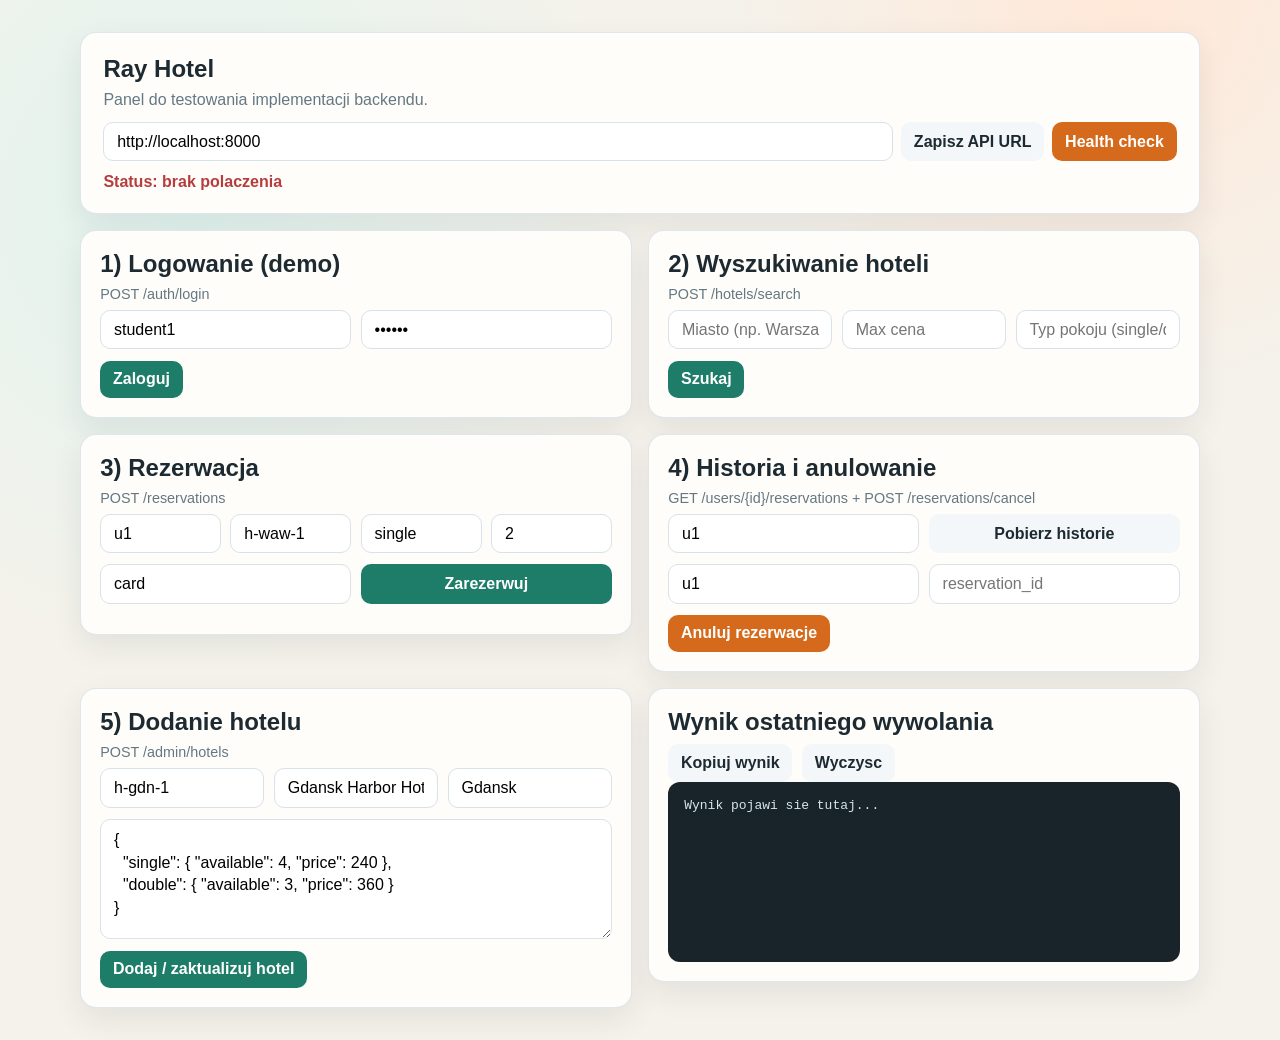
==== frontend/index.html @ 40ed8693 "Initial working system" ====
<!doctype html>
<html lang="pl">
  <head>
    <meta charset="UTF-8" />
    <meta name="viewport" content="width=device-width, initial-scale=1.0" />
    <title>Ray Hotel - Frontend Test Panel</title>
    <link rel="stylesheet" href="./styles.css" />
  </head>
  <body>
    <main class="container">
      <section class="hero">
        <h1>Ray Hotel</h1>
        <p>Panel do testowania implementacji backendu.</p>

        <div class="api-row">
          <input id="apiBase" value="http://localhost:8000" />
          <button id="saveApiBtn" class="ghost">Zapisz API URL</button>
          <button id="healthBtn" class="secondary">Health check</button>
        </div>
        <div id="status" class="status err">Status: brak polaczenia</div>
      </section>

      <section class="grid">
        <article class="panel">
          <h2>1) Logowanie (demo)</h2>
          <p class="hint">POST /auth/login</p>
          <div class="row">
            <input id="loginUsername" placeholder="username" value="student1" />
            <input id="loginPassword" placeholder="password" type="password" value="secret" />
          </div>
          <div class="row-actions">
            <button id="loginBtn">Zaloguj</button>
          </div>
        </article>

        <article class="panel">
          <h2>2) Wyszukiwanie hoteli</h2>
          <p class="hint">POST /hotels/search</p>
          <div class="row-3">
            <input id="searchCity" placeholder="Miasto (np. Warszawa)" />
            <input id="searchMaxPrice" placeholder="Max cena" type="number" />
            <input id="searchRoomType" placeholder="Typ pokoju (single/double)" />
          </div>
          <div class="row-actions">
            <button id="searchBtn">Szukaj</button>
          </div>
        </article>

        <article class="panel">
          <h2>3) Rezerwacja</h2>
          <p class="hint">POST /reservations</p>
          <div class="row-4">
            <input id="bookUserId" placeholder="user_id" value="u1" />
            <input id="bookHotelId" placeholder="hotel_id" value="h-waw-1" />
            <input id="bookRoomType" placeholder="room_type" value="single" />
            <input id="bookNights" type="number" min="1" placeholder="nights" value="2" />
          </div>
          <div class="row">
            <input id="bookPaymentMethod" placeholder="payment_method (card/reject)" value="card" />
            <button id="reserveBtn">Zarezerwuj</button>
          </div>
        </article>

        <article class="panel">
          <h2>4) Historia i anulowanie</h2>
          <p class="hint">GET /users/{id}/reservations + POST /reservations/cancel</p>
          <div class="row">
            <input id="historyUserId" placeholder="user_id do historii" value="u1" />
            <button id="historyBtn" class="ghost">Pobierz historie</button>
          </div>
          <div class="row">
            <input id="cancelUserId" placeholder="user_id do anulowania" value="u1" />
            <input id="cancelReservationId" placeholder="reservation_id" />
          </div>
          <div class="row-actions">
            <button id="cancelBtn" class="secondary">Anuluj rezerwacje</button>
          </div>
        </article>

        <article class="panel">
          <h2>5) Dodanie hotelu</h2>
          <p class="hint">POST /admin/hotels</p>
          <div class="row-3">
            <input id="adminHotelId" placeholder="hotel_id" value="h-gdn-1" />
            <input id="adminHotelName" placeholder="name" value="Gdansk Harbor Hotel" />
            <input id="adminCity" placeholder="city" value="Gdansk" />
          </div>
          <textarea id="adminRooms">{
  "single": { "available": 4, "price": 240 },
  "double": { "available": 3, "price": 360 }
}</textarea>
          <div class="row-actions">
            <button id="adminUpsertBtn">Dodaj / zaktualizuj hotel</button>
          </div>
        </article>

        <article class="panel">
          <h2>Wynik ostatniego wywolania</h2>
          <div class="actions">
            <button id="copyOutputBtn" class="ghost">Kopiuj wynik</button>
            <button id="clearOutputBtn" class="ghost">Wyczysc</button>
          </div>
          <pre id="output">Wynik pojawi sie tutaj...</pre>
        </article>
      </section>
    </main>

    <script>
      const output = document.getElementById("output");
      const statusEl = document.getElementById("status");
      const apiBaseInput = document.getElementById("apiBase");

      const savedApi = localStorage.getItem("ray_hotel_api_base");
      if (savedApi) {
        apiBaseInput.value = savedApi;
      }

      const getApiBase = () => apiBaseInput.value.trim().replace(/\/$/, "");

      const setStatus = (text, ok = false) => {
        statusEl.textContent = text;
        statusEl.className = ok ? "status ok" : "status err";
      };

      const show = (value) => {
        output.textContent = typeof value === "string" ? value : JSON.stringify(value, null, 2);
      };

      const callApi = async (path, options = {}) => {
        const url = `${getApiBase()}${path}`;
        const response = await fetch(url, {
          headers: { "Content-Type": "application/json", ...(options.headers || {}) },
          ...options,
        });

        const text = await response.text();
        let data;
        try {
          data = text ? JSON.parse(text) : {};
        } catch {
          data = { raw: text };
        }

        return { ok: response.ok, status: response.status, data };
      };

      const handleApiCall = async (label, fn) => {
        try {
          const result = await fn();
          show({ endpoint: label, ...result });
          setStatus(`Status: ${result.ok ? "OK" : "BLAD"} (${result.status})`, result.ok);
          return result;
        } catch (error) {
          show({ endpoint: label, ok: false, error: String(error) });
          setStatus("Status: BLAD polaczenia", false);
          return null;
        }
      };

      document.getElementById("saveApiBtn").addEventListener("click", () => {
        localStorage.setItem("ray_hotel_api_base", getApiBase());
        setStatus(`Status: zapisano API URL (${getApiBase()})`, true);
      });

      document.getElementById("healthBtn").addEventListener("click", async () => {
        await handleApiCall("GET /health", () => callApi("/health", { method: "GET" }));
      });

      document.getElementById("loginBtn").addEventListener("click", async () => {
        const body = {
          username: document.getElementById("loginUsername").value,
          password: document.getElementById("loginPassword").value,
        };
        await handleApiCall("POST /auth/login", () =>
          callApi("/auth/login", { method: "POST", body: JSON.stringify(body) })
        );
      });

      document.getElementById("searchBtn").addEventListener("click", async () => {
        const city = document.getElementById("searchCity").value || null;
        const maxPriceRaw = document.getElementById("searchMaxPrice").value;
        const roomType = document.getElementById("searchRoomType").value || null;
        const body = {
          city,
          max_price: maxPriceRaw ? Number(maxPriceRaw) : null,
          room_type: roomType,
        };

        await handleApiCall("POST /hotels/search", () =>
          callApi("/hotels/search", { method: "POST", body: JSON.stringify(body) })
        );
      });

      document.getElementById("reserveBtn").addEventListener("click", async () => {
        const body = {
          user_id: document.getElementById("bookUserId").value,
          hotel_id: document.getElementById("bookHotelId").value,
          room_type: document.getElementById("bookRoomType").value,
          nights: Number(document.getElementById("bookNights").value || 1),
          payment_method: document.getElementById("bookPaymentMethod").value || "card",
        };

        const result = await handleApiCall("POST /reservations", () =>
          callApi("/reservations", { method: "POST", body: JSON.stringify(body) })
        );

        if (result && result.ok && result.data.reservation_id) {
          document.getElementById("cancelReservationId").value = result.data.reservation_id;
          document.getElementById("historyUserId").value = body.user_id;
          document.getElementById("cancelUserId").value = body.user_id;
        }
      });

      document.getElementById("historyBtn").addEventListener("click", async () => {
        const userId = document.getElementById("historyUserId").value;
        await handleApiCall("GET /users/{user_id}/reservations", () =>
          callApi(`/users/${encodeURIComponent(userId)}/reservations`, { method: "GET" })
        );
      });

      document.getElementById("cancelBtn").addEventListener("click", async () => {
        const body = {
          user_id: document.getElementById("cancelUserId").value,
          reservation_id: document.getElementById("cancelReservationId").value,
        };
        await handleApiCall("POST /reservations/cancel", () =>
          callApi("/reservations/cancel", { method: "POST", body: JSON.stringify(body) })
        );
      });

      document.getElementById("adminUpsertBtn").addEventListener("click", async () => {
        let rooms;
        try {
          rooms = JSON.parse(document.getElementById("adminRooms").value);
        } catch {
          show({ ok: false, message: "Niepoprawny JSON w rooms" });
          setStatus("Status: BLAD walidacji formularza", false);
          return;
        }

        const body = {
          hotel_id: document.getElementById("adminHotelId").value,
          name: document.getElementById("adminHotelName").value,
          city: document.getElementById("adminCity").value,
          rooms,
        };

        await handleApiCall("POST /admin/hotels", () =>
          callApi("/admin/hotels", { method: "POST", body: JSON.stringify(body) })
        );
      });

      document.getElementById("copyOutputBtn").addEventListener("click", async () => {
        try {
          await navigator.clipboard.writeText(output.textContent);
          setStatus("Status: wynik skopiowany", true);
        } catch {
          setStatus("Status: nie udalo sie skopiowac", false);
        }
      });

      document.getElementById("clearOutputBtn").addEventListener("click", () => {
        output.textContent = "Wynik pojawi sie tutaj...";
      });
    </script>
  </body>
</html>
---- frontend/styles.css ----
:root {
  --bg: #f5f2eb;
  --card: #fffdf9;
  --ink: #1d2a31;
  --muted: #647884;
  --accent: #1d7d68;
  --accent-2: #d56a1c;
  --line: #d7e2e9;
  --ok: #1f9d62;
  --bad: #b63d3d;
}

* {
  box-sizing: border-box;
}

body {
  margin: 0;
  font-family: "Segoe UI", Tahoma, Geneva, Verdana, sans-serif;
  color: var(--ink);
  background: radial-gradient(circle at 15% 20%, #e1f3ee 0, transparent 34%),
    radial-gradient(circle at 88% 0%, #ffe8d8 0, transparent 26%), var(--bg);
  min-height: 100vh;
}

.container {
  width: min(1120px, 94vw);
  margin: 2rem auto;
}

.hero,
.panel {
  background: var(--card);
  border-radius: 16px;
  padding: 1.2rem;
  box-shadow: 0 12px 30px rgba(30, 42, 50, 0.08);
  border: 1px solid rgba(215, 226, 233, 0.8);
}

.hero {
  padding: 1.4rem;
}

h1,
h2 {
  margin: 0 0 0.5rem;
}

p {
  margin: 0.2rem 0;
  color: var(--muted);
}

.api-row {
  display: grid;
  grid-template-columns: minmax(0, 1fr) auto auto;
  gap: 0.5rem;
  margin-top: 0.8rem;
}

.grid {
  margin-top: 1rem;
  display: grid;
  grid-template-columns: repeat(2, minmax(0, 1fr));
  gap: 1rem;
  align-items: start;
}

.row,
.row-3,
.row-4 {
  display: grid;
  gap: 0.6rem;
  margin-bottom: 0.7rem;
}

.row {
  grid-template-columns: repeat(2, minmax(0, 1fr));
}

.row-3 {
  grid-template-columns: repeat(3, minmax(0, 1fr));
}

.row-4 {
  grid-template-columns: repeat(4, minmax(0, 1fr));
}

input,
textarea,
button {
  border-radius: 10px;
  border: 1px solid var(--line);
  padding: 0.6rem 0.8rem;
  font: inherit;
  min-width: 0;
}

textarea {
  width: 100%;
  min-height: 120px;
  resize: vertical;
  line-height: 1.4;
}

input:focus,
textarea:focus {
  outline: 2px solid rgba(29, 125, 104, 0.2);
  border-color: var(--accent);
}

button {
  cursor: pointer;
  background: var(--accent);
  color: #fff;
  border: none;
  font-weight: 600;
}

button:hover {
  filter: brightness(0.95);
}

.secondary {
  background: var(--accent-2);
}

.ghost {
  background: #f3f7f9;
  color: var(--ink);
}

.actions,
.row-actions {
  display: flex;
  gap: 0.6rem;
  flex-wrap: wrap;
}

.row-actions {
  margin-top: 0.5rem;
}

.hint {
  font-size: 0.9rem;
  color: var(--muted);
  margin: 0 0 0.5rem;
}

.status {
  margin-top: 0.7rem;
  font-weight: 600;
}

.status.ok {
  color: var(--ok);
}

.status.err {
  color: var(--bad);
}

pre {
  margin: 0;
  background: #19232a;
  color: #d5e6ef;
  border-radius: 12px;
  padding: 1rem;
  overflow: auto;
  white-space: pre-wrap;
  min-height: 180px;
}

/* Prevent clipping in 2), 3) and 4) cards on medium widths. */
@media (max-width: 1180px) {
  .row-4 {
    grid-template-columns: repeat(2, minmax(0, 1fr));
  }

  .row-3 {
    grid-template-columns: repeat(2, minmax(0, 1fr));
  }
}

@media (max-width: 980px) {
  .grid,
  .row,
  .row-3,
  .row-4,
  .api-row {
    grid-template-columns: 1fr;
  }
}
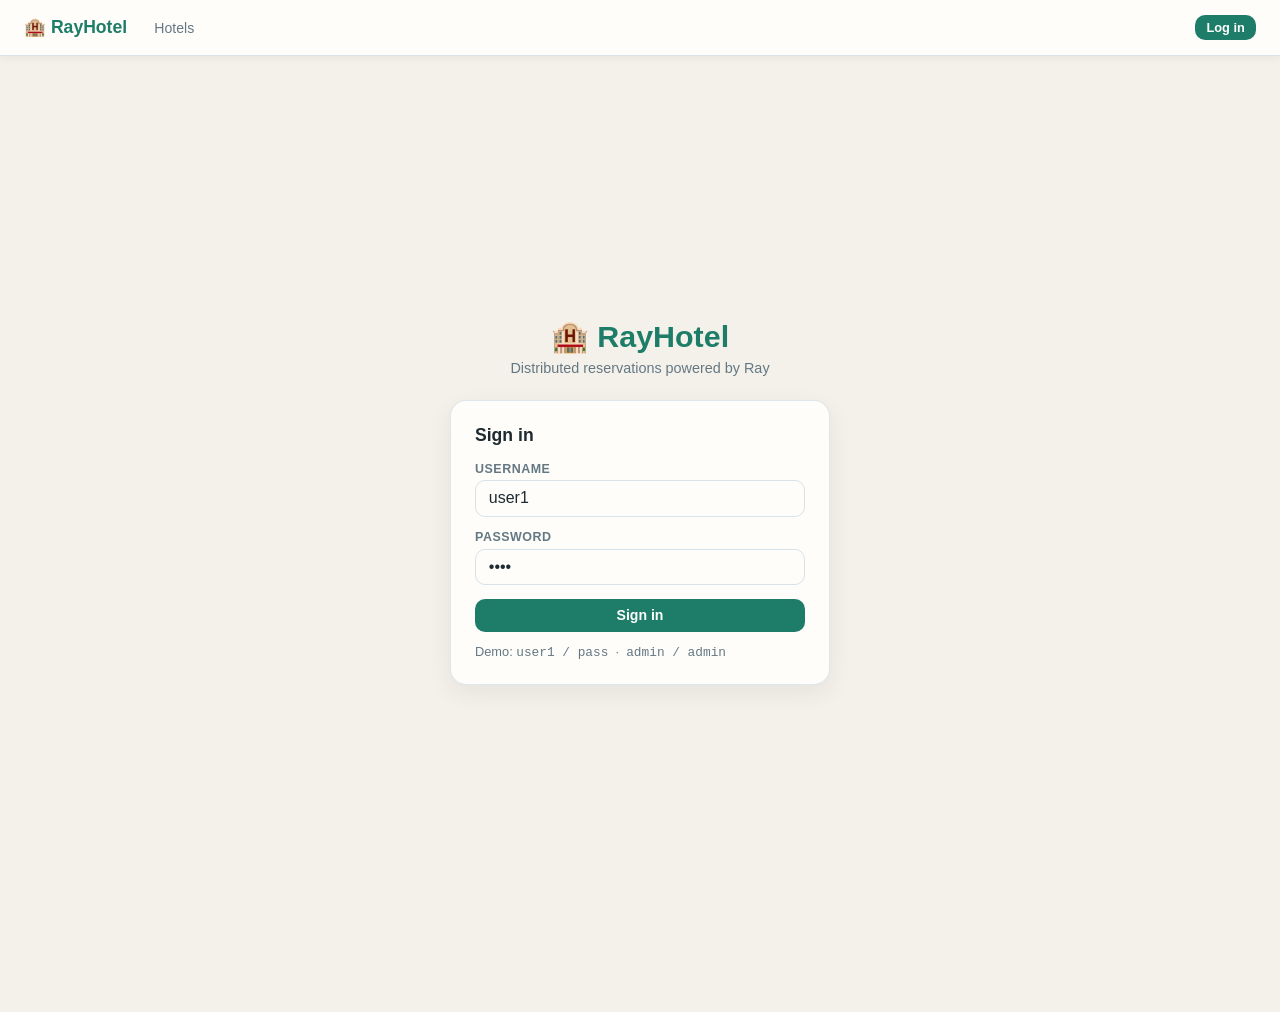
==== commit c9e3ed42: "Frontend, backedn, ray actors" ====
--- a/frontend/index.html
+++ b/frontend/index.html
@@ -1,267 +1,777 @@
-<!doctype html>
+﻿<!DOCTYPE html>
 <html lang="pl">
-  <head>
-    <meta charset="UTF-8" />
-    <meta name="viewport" content="width=device-width, initial-scale=1.0" />
-    <title>Ray Hotel - Frontend Test Panel</title>
-    <link rel="stylesheet" href="./styles.css" />
-  </head>
-  <body>
-    <main class="container">
-      <section class="hero">
-        <h1>Ray Hotel</h1>
-        <p>Panel do testowania implementacji backendu.</p>
-
-        <div class="api-row">
-          <input id="apiBase" value="http://localhost:8000" />
-          <button id="saveApiBtn" class="ghost">Zapisz API URL</button>
-          <button id="healthBtn" class="secondary">Health check</button>
-        </div>
-        <div id="status" class="status err">Status: brak polaczenia</div>
-      </section>
-
-      <section class="grid">
-        <article class="panel">
-          <h2>1) Logowanie (demo)</h2>
-          <p class="hint">POST /auth/login</p>
-          <div class="row">
-            <input id="loginUsername" placeholder="username" value="student1" />
-            <input id="loginPassword" placeholder="password" type="password" value="secret" />
-          </div>
-          <div class="row-actions">
-            <button id="loginBtn">Zaloguj</button>
-          </div>
-        </article>
-
-        <article class="panel">
-          <h2>2) Wyszukiwanie hoteli</h2>
-          <p class="hint">POST /hotels/search</p>
-          <div class="row-3">
-            <input id="searchCity" placeholder="Miasto (np. Warszawa)" />
-            <input id="searchMaxPrice" placeholder="Max cena" type="number" />
-            <input id="searchRoomType" placeholder="Typ pokoju (single/double)" />
-          </div>
-          <div class="row-actions">
-            <button id="searchBtn">Szukaj</button>
-          </div>
-        </article>
-
-        <article class="panel">
-          <h2>3) Rezerwacja</h2>
-          <p class="hint">POST /reservations</p>
-          <div class="row-4">
-            <input id="bookUserId" placeholder="user_id" value="u1" />
-            <input id="bookHotelId" placeholder="hotel_id" value="h-waw-1" />
-            <input id="bookRoomType" placeholder="room_type" value="single" />
-            <input id="bookNights" type="number" min="1" placeholder="nights" value="2" />
-          </div>
-          <div class="row">
-            <input id="bookPaymentMethod" placeholder="payment_method (card/reject)" value="card" />
-            <button id="reserveBtn">Zarezerwuj</button>
-          </div>
-        </article>
-
-        <article class="panel">
-          <h2>4) Historia i anulowanie</h2>
-          <p class="hint">GET /users/{id}/reservations + POST /reservations/cancel</p>
-          <div class="row">
-            <input id="historyUserId" placeholder="user_id do historii" value="u1" />
-            <button id="historyBtn" class="ghost">Pobierz historie</button>
-          </div>
-          <div class="row">
-            <input id="cancelUserId" placeholder="user_id do anulowania" value="u1" />
-            <input id="cancelReservationId" placeholder="reservation_id" />
-          </div>
-          <div class="row-actions">
-            <button id="cancelBtn" class="secondary">Anuluj rezerwacje</button>
-          </div>
-        </article>
-
-        <article class="panel">
-          <h2>5) Dodanie hotelu</h2>
-          <p class="hint">POST /admin/hotels</p>
-          <div class="row-3">
-            <input id="adminHotelId" placeholder="hotel_id" value="h-gdn-1" />
-            <input id="adminHotelName" placeholder="name" value="Gdansk Harbor Hotel" />
-            <input id="adminCity" placeholder="city" value="Gdansk" />
-          </div>
-          <textarea id="adminRooms">{
-  "single": { "available": 4, "price": 240 },
-  "double": { "available": 3, "price": 360 }
-}</textarea>
-          <div class="row-actions">
-            <button id="adminUpsertBtn">Dodaj / zaktualizuj hotel</button>
-          </div>
-        </article>
-
-        <article class="panel">
-          <h2>Wynik ostatniego wywolania</h2>
-          <div class="actions">
-            <button id="copyOutputBtn" class="ghost">Kopiuj wynik</button>
-            <button id="clearOutputBtn" class="ghost">Wyczysc</button>
-          </div>
-          <pre id="output">Wynik pojawi sie tutaj...</pre>
-        </article>
-      </section>
-    </main>
-
-    <script>
-      const output = document.getElementById("output");
-      const statusEl = document.getElementById("status");
-      const apiBaseInput = document.getElementById("apiBase");
-
-      const savedApi = localStorage.getItem("ray_hotel_api_base");
-      if (savedApi) {
-        apiBaseInput.value = savedApi;
-      }
-
-      const getApiBase = () => apiBaseInput.value.trim().replace(/\/$/, "");
-
-      const setStatus = (text, ok = false) => {
-        statusEl.textContent = text;
-        statusEl.className = ok ? "status ok" : "status err";
-      };
-
-      const show = (value) => {
-        output.textContent = typeof value === "string" ? value : JSON.stringify(value, null, 2);
-      };
-
-      const callApi = async (path, options = {}) => {
-        const url = `${getApiBase()}${path}`;
-        const response = await fetch(url, {
-          headers: { "Content-Type": "application/json", ...(options.headers || {}) },
-          ...options,
-        });
-
-        const text = await response.text();
-        let data;
-        try {
-          data = text ? JSON.parse(text) : {};
-        } catch {
-          data = { raw: text };
-        }
-
-        return { ok: response.ok, status: response.status, data };
-      };
-
-      const handleApiCall = async (label, fn) => {
-        try {
-          const result = await fn();
-          show({ endpoint: label, ...result });
-          setStatus(`Status: ${result.ok ? "OK" : "BLAD"} (${result.status})`, result.ok);
-          return result;
-        } catch (error) {
-          show({ endpoint: label, ok: false, error: String(error) });
-          setStatus("Status: BLAD polaczenia", false);
-          return null;
-        }
-      };
-
-      document.getElementById("saveApiBtn").addEventListener("click", () => {
-        localStorage.setItem("ray_hotel_api_base", getApiBase());
-        setStatus(`Status: zapisano API URL (${getApiBase()})`, true);
-      });
-
-      document.getElementById("healthBtn").addEventListener("click", async () => {
-        await handleApiCall("GET /health", () => callApi("/health", { method: "GET" }));
-      });
-
-      document.getElementById("loginBtn").addEventListener("click", async () => {
-        const body = {
-          username: document.getElementById("loginUsername").value,
-          password: document.getElementById("loginPassword").value,
-        };
-        await handleApiCall("POST /auth/login", () =>
-          callApi("/auth/login", { method: "POST", body: JSON.stringify(body) })
-        );
-      });
-
-      document.getElementById("searchBtn").addEventListener("click", async () => {
-        const city = document.getElementById("searchCity").value || null;
-        const maxPriceRaw = document.getElementById("searchMaxPrice").value;
-        const roomType = document.getElementById("searchRoomType").value || null;
-        const body = {
-          city,
-          max_price: maxPriceRaw ? Number(maxPriceRaw) : null,
-          room_type: roomType,
-        };
-
-        await handleApiCall("POST /hotels/search", () =>
-          callApi("/hotels/search", { method: "POST", body: JSON.stringify(body) })
-        );
-      });
-
-      document.getElementById("reserveBtn").addEventListener("click", async () => {
-        const body = {
-          user_id: document.getElementById("bookUserId").value,
-          hotel_id: document.getElementById("bookHotelId").value,
-          room_type: document.getElementById("bookRoomType").value,
-          nights: Number(document.getElementById("bookNights").value || 1),
-          payment_method: document.getElementById("bookPaymentMethod").value || "card",
-        };
-
-        const result = await handleApiCall("POST /reservations", () =>
-          callApi("/reservations", { method: "POST", body: JSON.stringify(body) })
-        );
-
-        if (result && result.ok && result.data.reservation_id) {
-          document.getElementById("cancelReservationId").value = result.data.reservation_id;
-          document.getElementById("historyUserId").value = body.user_id;
-          document.getElementById("cancelUserId").value = body.user_id;
-        }
-      });
-
-      document.getElementById("historyBtn").addEventListener("click", async () => {
-        const userId = document.getElementById("historyUserId").value;
-        await handleApiCall("GET /users/{user_id}/reservations", () =>
-          callApi(`/users/${encodeURIComponent(userId)}/reservations`, { method: "GET" })
-        );
-      });
-
-      document.getElementById("cancelBtn").addEventListener("click", async () => {
-        const body = {
-          user_id: document.getElementById("cancelUserId").value,
-          reservation_id: document.getElementById("cancelReservationId").value,
-        };
-        await handleApiCall("POST /reservations/cancel", () =>
-          callApi("/reservations/cancel", { method: "POST", body: JSON.stringify(body) })
-        );
-      });
-
-      document.getElementById("adminUpsertBtn").addEventListener("click", async () => {
-        let rooms;
-        try {
-          rooms = JSON.parse(document.getElementById("adminRooms").value);
-        } catch {
-          show({ ok: false, message: "Niepoprawny JSON w rooms" });
-          setStatus("Status: BLAD walidacji formularza", false);
-          return;
-        }
-
-        const body = {
-          hotel_id: document.getElementById("adminHotelId").value,
-          name: document.getElementById("adminHotelName").value,
-          city: document.getElementById("adminCity").value,
-          rooms,
-        };
-
-        await handleApiCall("POST /admin/hotels", () =>
-          callApi("/admin/hotels", { method: "POST", body: JSON.stringify(body) })
-        );
-      });
-
-      document.getElementById("copyOutputBtn").addEventListener("click", async () => {
-        try {
-          await navigator.clipboard.writeText(output.textContent);
-          setStatus("Status: wynik skopiowany", true);
-        } catch {
-          setStatus("Status: nie udalo sie skopiowac", false);
-        }
-      });
-
-      document.getElementById("clearOutputBtn").addEventListener("click", () => {
-        output.textContent = "Wynik pojawi sie tutaj...";
-      });
-    </script>
-  </body>
+<head>
+  <meta charset="UTF-8" />
+  <meta name="viewport" content="width=device-width, initial-scale=1.0" />
+  <title>Ray Hotel Reservations</title>
+  <link rel="stylesheet" href="styles.css" />
+</head>
+<body>
+
+<!-- ========== HEADER ========== -->
+<header id="header">
+  <div class="logo">🏨 RayHotel</div>
+  <nav id="nav">
+    <a href="#hotels"  data-view="hotels">Hotels</a>
+    <a href="#history" data-view="history" data-auth="required">My Bookings</a>
+    <a href="#admin"   data-view="admin"   data-auth="required">Admin</a>
+  </nav>
+  <span id="user-badge"></span>
+  <button id="btn-logout" class="btn-ghost btn-sm" style="display:none" onclick="logout()">Log out</button>
+  <button id="btn-login-nav" class="btn-primary btn-sm" onclick="navigate('login')">Log in</button>
+</header>
+
+<!-- ========== CONTENT ========== -->
+<main id="content">
+
+  <!-- ===== LOGIN ===== -->
+  <div id="view-login" class="view active">
+    <div class="login-box">
+      <div class="login-logo">
+        <h1>🏨 RayHotel</h1>
+        <p>Distributed reservations powered by Ray</p>
+      </div>
+      <div class="card">
+        <h2>Sign in</h2>
+        <div id="login-alert" class="alert"></div>
+        <div class="field">
+          <label>Username</label>
+          <input id="login-username" type="text" value="user1" autocomplete="username" />
+        </div>
+        <div class="field">
+          <label>Password</label>
+          <input id="login-password" type="password" value="pass" autocomplete="current-password" />
+        </div>
+        <div class="btn-row" style="margin-top:0">
+          <button id="btn-login" class="btn-primary" style="flex:1" onclick="doLogin()">
+            <span class="spinner"></span> Sign in
+          </button>
+        </div>
+        <p style="font-size:0.8rem;color:var(--muted);margin-top:0.8rem">
+          Demo: <code>user1 / pass</code> &nbsp;·&nbsp; <code>admin / admin</code>
+        </p>
+      </div>
+    </div>
+  </div>
+
+  <!-- ===== HOTELS ===== -->
+  <div id="view-hotels" class="view">
+    <div class="card">
+      <h2>Search hotels</h2>
+      <div class="grid-3">
+        <div class="field">
+          <label>City</label>
+          <input id="search-city" type="text" placeholder="e.g. Warszawa" />
+        </div>
+        <div class="field">
+          <label>Room type</label>
+          <input id="search-room-type" type="text" placeholder="e.g. single" />
+        </div>
+        <div class="field">
+          <label>Max price / night ($)</label>
+          <input id="search-max-price" type="number" min="1" placeholder="e.g. 500" />
+        </div>
+      </div>
+      <div class="btn-row" style="margin-top:0">
+        <button class="btn-primary" onclick="searchHotels(false)">
+          <span class="spinner"></span> Search
+        </button>
+        <button class="btn-ghost" onclick="searchHotels(true)">Show all</button>
+      </div>
+    </div>
+
+    <div id="hotels-alert" class="alert"></div>
+    <div id="hotels-grid" class="hotels-grid"></div>
+  </div>
+
+  <!-- ===== CHECKOUT ===== -->
+  <div id="view-checkout" class="view">
+    <div style="margin-bottom:1rem">
+      <button class="btn-ghost btn-sm" onclick="navigate('hotels')">&#8592; Back to hotels</button>
+    </div>
+    <div class="checkout-layout">
+      <!-- Left -->
+      <div>
+        <div class="card" id="checkout-hotel-info"></div>
+
+        <div class="card">
+          <h2>Select room</h2>
+          <div id="rooms-list" class="rooms-list"></div>
+        </div>
+
+        <div class="card">
+          <h2>Booking details</h2>
+          <div id="checkout-alert" class="alert"></div>
+          <div class="field">
+            <label>Number of nights</label>
+            <input id="co-nights" type="number" min="1" value="1" onchange="updatePriceSummary()" />
+          </div>
+          <div class="field">
+            <label>Payment method</label>
+            <select id="co-payment">
+              <option value="card">Credit card</option>
+              <option value="cash">Cash</option>
+            </select>
+          </div>
+          <div class="btn-row" style="margin-top:0">
+            <button id="btn-book" class="btn-primary" style="flex:1" onclick="doBook()">
+              <span class="spinner"></span> Confirm booking
+            </button>
+          </div>
+        </div>
+      </div>
+
+      <!-- Right: price summary -->
+      <div>
+        <div class="card" style="position:sticky;top:72px">
+          <h2>Price summary</h2>
+          <div class="price-summary">
+            <div class="price-row"><span>Hotel</span><span id="ps-hotel">&#8212;</span></div>
+            <div class="price-row"><span>Room type</span><span id="ps-room">&#8212;</span></div>
+            <div class="price-row"><span>Nights</span><span id="ps-nights">&#8212;</span></div>
+            <div class="price-row"><span>Price / night</span><span id="ps-pnight">&#8212;</span></div>
+            <div class="price-total"><span>Total</span><span id="ps-total">&#8212;</span></div>
+          </div>
+        </div>
+      </div>
+    </div>
+  </div>
+
+  <!-- ===== HISTORY ===== -->
+  <div id="view-history" class="view">
+    <div class="card">
+      <h2>My bookings</h2>
+      <div class="btn-row" style="margin-top:0;margin-bottom:0.5rem">
+        <button class="btn-ghost" id="btn-refresh-history" onclick="loadHistory()">
+          <span class="spinner"></span> Refresh
+        </button>
+      </div>
+      <div id="history-alert" class="alert"></div>
+      <div id="history-list" class="reservations-list"></div>
+    </div>
+  </div>
+
+  <!-- ===== ADMIN ===== -->
+  <div id="view-admin" class="view">
+    <div class="grid-2" style="gap:1rem;align-items:start">
+
+      <!-- Add hotel -->
+      <div>
+        <div class="card">
+          <h2>Add / update hotel</h2>
+          <div id="add-hotel-alert" class="alert"></div>
+          <div class="field">
+            <label>Hotel ID (unique key)</label>
+            <input id="ah-id" type="text" placeholder="h-waw-new" />
+          </div>
+          <div class="field">
+            <label>Hotel name</label>
+            <input id="ah-name" type="text" placeholder="Grand Hotel" />
+          </div>
+          <div class="field">
+            <label>City</label>
+            <input id="ah-city" type="text" placeholder="Warszawa" />
+          </div>
+          <div class="field">
+            <label>Room types</label>
+            <div style="display:grid;grid-template-columns:1fr 80px 90px 32px;gap:0.4rem;margin-bottom:0.3rem">
+              <span style="font-size:0.75rem;color:var(--muted);font-weight:700;text-transform:uppercase">Type name</span>
+              <span style="font-size:0.75rem;color:var(--muted);font-weight:700;text-transform:uppercase">Rooms</span>
+              <span style="font-size:0.75rem;color:var(--muted);font-weight:700;text-transform:uppercase">$/night</span>
+              <span></span>
+            </div>
+            <div id="ah-rooms-list"></div>
+            <button type="button" class="btn-ghost btn-sm" style="margin-top:0.5rem" onclick="addRoomRow()">+ Add room type</button>
+          </div>
+          <div class="btn-row" style="margin-top:0.5rem">
+            <button id="btn-add-hotel" class="btn-primary" onclick="doAddHotel()">
+              <span class="spinner"></span> Save hotel
+            </button>
+          </div>
+        </div>
+      </div>
+
+      <!-- Audit logs -->
+      <div>
+        <div class="card">
+          <h2>Audit log</h2>
+          <div class="grid-2" style="margin-bottom:0.7rem">
+            <div class="field">
+              <label>Event type</label>
+              <input id="audit-type" type="text" placeholder="BOOKING_CREATED" />
+            </div>
+            <div class="field">
+              <label>Actor / user ID</label>
+              <input id="audit-actor" type="text" placeholder="user1" />
+            </div>
+          </div>
+          <div class="btn-row" style="margin-top:0;margin-bottom:0.5rem">
+            <button id="btn-load-audit" class="btn-ghost" onclick="loadAuditLogs()">
+              <span class="spinner"></span> Load logs
+            </button>
+          </div>
+          <div id="audit-alert" class="alert"></div>
+          <div class="table-wrap">
+            <table>
+              <thead>
+                <tr><th>Time</th><th>Event</th><th>Actor</th><th>Entity</th></tr>
+              </thead>
+              <tbody id="audit-body"></tbody>
+            </table>
+          </div>
+        </div>
+      </div>
+
+    </div>
+
+    <!-- Hotels in system (search all) -->
+    <div class="card" style="margin-top:1rem">
+      <h2>Hotels in system</h2>
+      <div class="btn-row" style="margin-top:0;margin-bottom:0.5rem">
+        <button id="btn-load-admin-hotels" class="btn-ghost" onclick="loadAdminHotels()">
+          <span class="spinner"></span> Refresh
+        </button>
+      </div>
+      <div id="admin-hotels-alert" class="alert"></div>
+      <div class="table-wrap">
+        <table>
+          <thead>
+            <tr><th>ID</th><th>Name</th><th>City</th><th>Min price</th><th>Rooms</th></tr>
+          </thead>
+          <tbody id="admin-hotels-body"></tbody>
+        </table>
+      </div>
+    </div>
+  </div>
+
+</main>
+
+<script>
+/* ============================================================
+   STATE
+   ============================================================ */
+var state = {
+  token:    localStorage.getItem('ray_hotel_token') || null,
+  username: localStorage.getItem('ray_hotel_user')  || null,
+  role:     localStorage.getItem('ray_hotel_role')   || null,
+  currentHotel: null,
+  selectedRoomType: null,
+  selectedRoomPrice: null,
+  _hotelsCache: [],
+  _roomKeys: [],
+};
+
+function _parseJwtRole(token) {
+  try {
+    var payload = token.split('.')[1];
+    // base64url → base64
+    payload = payload.replace(/-/g, '+').replace(/_/g, '/');
+    var pad = payload.length % 4;
+    if (pad) payload += '===='.slice(pad);
+    return JSON.parse(atob(payload)).role || null;
+  } catch(e) { return null; }
+}
+
+/* ============================================================
+   API HELPERS
+   ============================================================ */
+function authHeaders() {
+  return state.token ? { 'Authorization': 'Bearer ' + state.token } : {};
+}
+
+async function api(method, path, body) {
+  var opts = { method: method, headers: Object.assign({}, authHeaders()) };
+  if (body !== undefined) {
+    opts.headers['Content-Type'] = 'application/json';
+    opts.body = JSON.stringify(body);
+  }
+  var res = await fetch(path, opts);
+  if (!res.ok) {
+    var msg = res.statusText;
+    try { var j = await res.json(); msg = (j.detail || JSON.stringify(j)); } catch(e) {}
+    throw new Error(msg);
+  }
+  return res.json();
+}
+
+/* ============================================================
+   ROUTING
+   ============================================================ */
+var VIEWS = ['login', 'hotels', 'checkout', 'history', 'admin'];
+
+function navigate(viewId) {
+  // Redirect if trying to access login while logged in
+  if (viewId === 'login' && state.token) { viewId = 'hotels'; }
+  // Redirect if trying to access admin without admin role
+  if (viewId === 'admin' && state.role !== 'admin') { viewId = 'hotels'; }
+  VIEWS.forEach(function(v) {
+    var el = document.getElementById('view-' + v);
+    if (el) el.classList.toggle('active', v === viewId);
+  });
+  document.querySelectorAll('#nav a').forEach(function(a) {
+    a.classList.toggle('active', a.dataset.view === viewId);
+  });
+  if (history.pushState) history.pushState(null, '', '#' + viewId);
+
+  if (viewId === 'hotels' && document.getElementById('hotels-grid').children.length === 0) {
+    searchHotels(true);
+  }
+  if (viewId === 'history') loadHistory();
+  if (viewId === 'admin') {
+    loadAdminHotels();
+    loadAuditLogs();
+    // Pre-fill one room row if the form is empty
+    if (document.getElementById('ah-rooms-list').children.length === 0) {
+      addRoomRow('single', 10, 200);
+      addRoomRow('double', 5, 350);
+    }
+  }
+}
+
+window.addEventListener('popstate', function() {
+  var hash = location.hash.replace('#', '') || 'hotels';
+  navigate(VIEWS.indexOf(hash) >= 0 ? hash : 'hotels');
+});
+
+/* ============================================================
+   AUTH
+   ============================================================ */
+function updateAuthUI() {
+  var loggedIn = !!state.token;
+  var isAdmin  = state.role === 'admin';
+  document.getElementById('btn-logout').style.display    = loggedIn ? '' : 'none';
+  document.getElementById('btn-login-nav').style.display = loggedIn ? 'none' : '';
+  var badge = document.getElementById('user-badge');
+  badge.innerHTML = loggedIn ? ('Signed in as <strong>' + esc(state.username) + '</strong>' + (isAdmin ? ' <span style="font-size:0.75rem;background:#fde8d4;color:#b55618;border-radius:4px;padding:0.1rem 0.4rem;font-weight:700">admin</span>' : '')) : '';
+  document.querySelectorAll('[data-auth="required"]').forEach(function(el) {
+    el.style.display = loggedIn ? '' : 'none';
+  });
+  // Admin tab: only visible when logged in as admin
+  var adminLink = document.querySelector('#nav a[data-view="admin"]');
+  if (adminLink) adminLink.style.display = (loggedIn && isAdmin) ? '' : 'none';
+}
+
+async function doLogin() {
+  var username = document.getElementById('login-username').value.trim();
+  var password = document.getElementById('login-password').value;
+  var btn = document.getElementById('btn-login');
+  setAlert('login-alert', '', '');
+  btn.classList.add('loading');
+  try {
+    // POST /auth/login with JSON body
+    var data = await api('POST', '/auth/login', { username: username, password: password });
+    state.token    = data.access_token;
+    state.username = username;
+    state.role     = _parseJwtRole(data.access_token);
+    localStorage.setItem('ray_hotel_token', state.token);
+    localStorage.setItem('ray_hotel_user',  username);
+    localStorage.setItem('ray_hotel_role',  state.role || '');
+    updateAuthUI();
+    navigate('hotels');
+  } catch(err) {
+    setAlert('login-alert', 'err', err.message);
+  } finally {
+    btn.classList.remove('loading');
+  }
+}
+
+function logout() {
+  state.token    = null;
+  state.username = null;
+  state.role     = null;
+  localStorage.removeItem('ray_hotel_token');
+  localStorage.removeItem('ray_hotel_user');
+  localStorage.removeItem('ray_hotel_role');
+  updateAuthUI();
+  navigate('login');
+  updateAuthUI();
+  navigate('login');
+}
+
+/* ============================================================
+   HOTEL SEARCH  —  POST /hotels/search
+   ============================================================ */
+async function searchHotels(showAll) {
+  setAlert('hotels-alert', '', '');
+  var grid = document.getElementById('hotels-grid');
+  grid.innerHTML = '<div class="empty-state"><div class="empty-icon"><span class="spinner dark" style="width:32px;height:32px;display:inline-block"></span></div><p>Loading hotels\u2026</p></div>';
+
+  var body = {};
+  if (!showAll) {
+    var city     = document.getElementById('search-city').value.trim();
+    var roomType = document.getElementById('search-room-type').value.trim();
+    var maxPrice = parseFloat(document.getElementById('search-max-price').value);
+    if (city)                  body.city      = city;
+    if (roomType)              body.room_type  = roomType;
+    if (!isNaN(maxPrice) && maxPrice > 0) body.max_price = maxPrice;
+  }
+
+  try {
+    var hotels = await api('POST', '/hotels/search', body);
+    renderHotels(hotels);
+  } catch(err) {
+    setAlert('hotels-alert', 'err', err.message);
+    grid.innerHTML = '';
+  }
+}
+
+function renderHotels(hotels) {
+  state._hotelsCache = hotels;   // store for index-based lookup
+  var grid = document.getElementById('hotels-grid');
+  if (!hotels || hotels.length === 0) {
+    grid.innerHTML = '<div class="empty-state"><div class="empty-icon">🏨</div><p>No hotels found.</p></div>';
+    return;
+  }
+  grid.innerHTML = hotels.map(function(h, idx) {
+    // rooms is an object: {single: {available, price}, double: {available, price}}
+    var roomEntries = Object.entries(h.rooms || {});
+    var tags = roomEntries.map(function(e) {
+      return '<span class="room-tag">' + esc(e[0]) + ' <span style="font-weight:400;opacity:0.75">(' + e[1].available + ')</span></span>';
+    }).join('');
+    var minPrice = h.min_price || (roomEntries.length ? Math.min.apply(null, roomEntries.map(function(e){ return e[1].price; })) : '?');
+    return '<div class="hotel-card" onclick="openCheckout(' + idx + ')">'
+      + '<div class="hotel-name">' + esc(h.name) + '</div>'
+      + '<div class="hotel-city">\uD83D\uDCCD ' + esc(h.city) + '</div>'
+      + '<div class="rooms-summary">' + tags + '</div>'
+      + '<div class="hotel-price">from $' + minPrice + ' <span>/ night</span></div>'
+      + '</div>';
+  }).join('');
+}
+
+/* ============================================================
+   CHECKOUT
+   ============================================================ */
+function openCheckout(idx) {
+  if (!state.token) { navigate('login'); return; }
+  var hotel = state._hotelsCache[idx];
+  state.currentHotel      = hotel;
+  state.selectedRoomType  = null;
+  state.selectedRoomPrice = null;
+
+  document.getElementById('checkout-hotel-info').innerHTML =
+    '<h2>' + esc(hotel.name) + '</h2>'
+    + '<p style="color:var(--muted);margin-top:0.2rem">\uD83D\uDCCD ' + esc(hotel.city) + '</p>';
+
+  // Render room list (rooms is object)
+  var roomEntries = Object.entries(hotel.rooms || {});
+  state._roomKeys = roomEntries.map(function(e){ return e[0]; }); // store keys for index lookup
+  var list = document.getElementById('rooms-list');
+  list.innerHTML = roomEntries.map(function(e, i) {
+    var rType  = e[0];
+    var rData  = e[1];
+    var avail  = rData.available > 0 ? rData.available + ' available' : 'Sold out';
+    var sold   = rData.available <= 0;
+    return '<div class="room-row' + (sold ? ' disabled' : '') + '" id="room-row-' + i + '"'
+      + (sold ? '' : ' onclick="selectRoom(' + i + ')"')
+      + ' style="' + (sold ? 'opacity:0.45;cursor:not-allowed' : '') + '">'
+      + '<div><span class="room-tag">' + esc(rType) + '</span>'
+      + '<span style="font-size:0.82rem;color:var(--muted);margin-left:0.5rem">' + esc(avail) + '</span></div>'
+      + '<span class="room-price">$' + rData.price + '<span style="font-size:0.78rem;font-weight:400;color:var(--muted)">/night</span></span>'
+      + '</div>';
+  }).join('');
+
+  // Auto-select first available room
+  var firstAvail = roomEntries.findIndex(function(e){ return e[1].available > 0; });
+  if (firstAvail >= 0) selectRoom(firstAvail);
+
+  document.getElementById('co-nights').value = '1';
+  setAlert('checkout-alert', '', '');
+  updatePriceSummary();
+  navigate('checkout');
+}
+
+function selectRoom(idx) {
+  var rType = state._roomKeys[idx];
+  var rData = state.currentHotel.rooms[rType];
+  state.selectedRoomType  = rType;
+  state.selectedRoomPrice = rData.price;
+  document.querySelectorAll('.room-row').forEach(function(el, i) {
+    el.classList.toggle('selected', i === idx);
+  });
+  updatePriceSummary();
+}
+
+function updatePriceSummary() {
+  var h      = state.currentHotel;
+  var nights = parseInt(document.getElementById('co-nights').value, 10) || 0;
+  var price  = state.selectedRoomPrice;
+  var total  = (price && nights) ? (price * nights) : null;
+
+  document.getElementById('ps-hotel').textContent  = h ? h.name : '\u2014';
+  document.getElementById('ps-room').textContent   = state.selectedRoomType || '\u2014';
+  document.getElementById('ps-nights').textContent = nights || '\u2014';
+  document.getElementById('ps-pnight').textContent = price ? ('$' + price) : '\u2014';
+  document.getElementById('ps-total').textContent  = total !== null ? ('$' + total) : '\u2014';
+}
+
+async function doBook() {
+  if (!state.selectedRoomType) {
+    setAlert('checkout-alert', 'err', 'Please select a room.');
+    return;
+  }
+  var nights = parseInt(document.getElementById('co-nights').value, 10);
+  if (!nights || nights < 1) {
+    setAlert('checkout-alert', 'err', 'Enter a valid number of nights (minimum 1).');
+    return;
+  }
+  var payment = document.getElementById('co-payment').value;
+  var btn = document.getElementById('btn-book');
+  btn.classList.add('loading');
+  setAlert('checkout-alert', '', '');
+  try {
+    var result = await api('POST', '/reservations', {
+      hotel_id:       state.currentHotel.hotel_id,
+      room_type:      state.selectedRoomType,
+      nights:         nights,
+      user_id:        state.username,
+      payment_method: payment,
+    });
+    if (result.ok) {
+      setAlert('checkout-alert', 'ok', '\uD83C\uDF89 Booking confirmed! Reservation ID: ' + (result.reservation_id || '') + ' Total: $' + result.total_price);
+      setTimeout(function(){ navigate('history'); }, 2000);
+    } else {
+      setAlert('checkout-alert', 'err', result.message || 'Booking failed.');
+    }
+  } catch(err) {
+    setAlert('checkout-alert', 'err', err.message);
+  } finally {
+    btn.classList.remove('loading');
+  }
+}
+
+/* ============================================================
+   HISTORY  —  GET /users/{user_id}/reservations
+   ============================================================ */
+async function loadHistory() {
+  if (!state.token || !state.username) return;
+  setAlert('history-alert', '', '');
+  var btn = document.getElementById('btn-refresh-history');
+  btn.classList.add('loading');
+  try {
+    var data = await api('GET', '/users/' + encodeURIComponent(state.username) + '/reservations');
+    renderHistory(data.reservations || []);
+  } catch(err) {
+    setAlert('history-alert', 'err', err.message);
+  } finally {
+    btn.classList.remove('loading');
+  }
+}
+
+function renderHistory(reservations) {
+  var list = document.getElementById('history-list');
+  if (!reservations || reservations.length === 0) {
+    list.innerHTML = '<div class="empty-state"><div class="empty-icon">\uD83D\uDCCB</div><p>No bookings yet.</p></div>';
+    return;
+  }
+  list.innerHTML = reservations.map(function(r) {
+    var status    = r.status || 'confirmed';
+    var canCancel = status === 'confirmed';
+    var resId     = r.reservation_id || r.id || '';
+    return '<div class="reservation-card">'
+      + '<div class="res-info">'
+      + '<div class="res-id">' + esc(resId) + '</div>'
+      + '<div class="res-hotel">' + esc(r.hotel_id || 'Hotel') + ' \u2014 ' + esc(r.room_type || '') + '</div>'
+      + '<div class="res-meta">' + r.nights + ' night(s)</div>'
+      + '</div>'
+      + '<div class="res-right">'
+      + '<div class="res-price">$' + (r.total_price !== undefined ? r.total_price : '\u2014') + '</div>'
+      + '<div><span class="badge ' + esc(status) + '">' + esc(status) + '</span></div>'
+      + (canCancel
+          ? '<div style="margin-top:0.4rem"><button class="btn-danger btn-sm" data-resid="' + esc(resId) + '" onclick="doCancel(this)"><span class="spinner"></span> Cancel</button></div>'
+          : '')
+      + '</div>'
+      + '</div>';
+  }).join('');
+}
+
+async function doCancel(el) {
+  var btn = el.closest ? el.closest('button') : el;
+  var reservationId = btn.dataset.resid;
+  if (!confirm('Cancel reservation ' + reservationId + '?')) return;
+  btn.classList.add('loading');
+  try {
+    await api('POST', '/reservations/cancel', {
+      reservation_id: reservationId,
+      user_id:        state.username,
+    });
+    await loadHistory();
+  } catch(err) {
+    setAlert('history-alert', 'err', err.message);
+    btn.classList.remove('loading');
+  }
+}
+
+/* ============================================================
+   ADMIN
+   ============================================================ */
+var _roomRowCount = 0;
+
+function addRoomRow(type, available, price) {
+  var i = _roomRowCount++;
+  var row = document.createElement('div');
+  row.id = 'room-row-form-' + i;
+  row.style.cssText = 'display:grid;grid-template-columns:1fr 80px 90px 32px;gap:0.4rem;align-items:center;margin-bottom:0.4rem';
+  row.innerHTML =
+    '<input type="text" placeholder="Type (e.g. single)" value="' + esc(type||'') + '" data-field="type" style="width:100%" />'
+    + '<input type="number" placeholder="Rooms" min="0" value="' + (available !== undefined ? available : '') + '" data-field="available" style="width:100%" />'
+    + '<input type="number" placeholder="$/night" min="1" step="0.01" value="' + (price !== undefined ? price : '') + '" data-field="price" style="width:100%" />'
+    + '<button type="button" class="btn-danger btn-sm" style="padding:0.3rem 0.5rem" onclick="removeRoomRow(' + i + ')">&#10005;</button>';
+  document.getElementById('ah-rooms-list').appendChild(row);
+}
+
+function removeRoomRow(i) {
+  var el = document.getElementById('room-row-form-' + i);
+  if (el) el.remove();
+}
+
+function getRoomsFromForm() {
+  var rows = document.querySelectorAll('#ah-rooms-list > div');
+  var rooms = {};
+  var err = null;
+  rows.forEach(function(row) {
+    var type      = row.querySelector('[data-field="type"]').value.trim();
+    var available = parseInt(row.querySelector('[data-field="available"]').value, 10);
+    var price     = parseFloat(row.querySelector('[data-field="price"]').value);
+    if (!type) { err = 'Each room type needs a name.'; return; }
+    if (isNaN(available) || available < 0) { err = 'Available rooms must be a number ≥ 0.'; return; }
+    if (isNaN(price) || price <= 0)        { err = 'Price per night must be > 0.'; return; }
+    rooms[type] = { available: available, price: price };
+  });
+  return err ? { error: err } : rooms;
+}
+
+async function doAddHotel() {
+  var hotelId = document.getElementById('ah-id').value.trim();
+  var name    = document.getElementById('ah-name').value.trim();
+  var city    = document.getElementById('ah-city').value.trim();
+  setAlert('add-hotel-alert', '', '');
+  if (!hotelId || !name || !city) {
+    setAlert('add-hotel-alert', 'err', 'Hotel ID, name and city are required.');
+    return;
+  }
+  var rooms = getRoomsFromForm();
+  if (rooms.error) {
+    setAlert('add-hotel-alert', 'err', rooms.error);
+    return;
+  }
+  if (Object.keys(rooms).length === 0) {
+    setAlert('add-hotel-alert', 'err', 'Add at least one room type.');
+    return;
+  }
+  var btn = document.getElementById('btn-add-hotel');
+  btn.classList.add('loading');
+  try {
+    await api('POST', '/admin/hotels', { hotel_id: hotelId, name: name, city: city, rooms: rooms });
+    setAlert('add-hotel-alert', 'ok', 'Hotel saved successfully.');
+    document.getElementById('ah-id').value   = '';
+    document.getElementById('ah-name').value = '';
+    document.getElementById('ah-city').value = '';
+    document.getElementById('ah-rooms-list').innerHTML = '';
+    _roomRowCount = 0;
+    loadAdminHotels();
+  } catch(err) {
+    setAlert('add-hotel-alert', 'err', err.message);
+  } finally {
+    btn.classList.remove('loading');
+  }
+}
+
+// Load all hotels via POST /hotels/search with empty body
+async function loadAdminHotels() {
+  setAlert('admin-hotels-alert', '', '');
+  var btn = document.getElementById('btn-load-admin-hotels');
+  btn.classList.add('loading');
+  try {
+    var hotels = await api('POST', '/hotels/search', {});
+    var tbody = document.getElementById('admin-hotels-body');
+    if (!hotels || hotels.length === 0) {
+      tbody.innerHTML = '<tr><td colspan="5" style="color:var(--muted)">No hotels.</td></tr>';
+      return;
+    }
+    tbody.innerHTML = hotels.map(function(h) {
+      var roomSummary = Object.entries(h.rooms || {}).map(function(e){
+        return esc(e[0]) + '(' + e[1].available + ')';
+      }).join(', ');
+      return '<tr>'
+        + '<td class="mono">' + esc(h.hotel_id) + '</td>'
+        + '<td>' + esc(h.name) + '</td>'
+        + '<td>' + esc(h.city) + '</td>'
+        + '<td>' + (h.min_price !== null && h.min_price !== undefined ? '$' + h.min_price : '\u2014') + '</td>'
+        + '<td>' + roomSummary + '</td>'
+        + '</tr>';
+    }).join('');
+  } catch(err) {
+    setAlert('admin-hotels-alert', 'err', err.message);
+  } finally {
+    btn.classList.remove('loading');
+  }
+}
+
+async function loadAuditLogs() {
+  setAlert('audit-alert', '', '');
+  var btn = document.getElementById('btn-load-audit');
+  btn.classList.add('loading');
+  var eventType = document.getElementById('audit-type').value.trim();
+  var actorId   = document.getElementById('audit-actor').value.trim();
+  var params    = new URLSearchParams();
+  if (eventType) params.set('event_type', eventType);
+  if (actorId)   params.set('actor_id',   actorId);
+  try {
+    var data = await api('GET', '/admin/audit-logs?' + params.toString());
+    var logs = data.entries || [];
+    var tbody = document.getElementById('audit-body');
+    if (!logs.length) {
+      tbody.innerHTML = '<tr><td colspan="4" style="color:var(--muted)">No log entries.</td></tr>';
+      return;
+    }
+    tbody.innerHTML = logs.map(function(l) {
+      return '<tr>'
+        + '<td class="mono">' + fmtDateTime(l.occurred_at) + '</td>'
+        + '<td>' + esc(l.event_type) + '</td>'
+        + '<td class="mono">' + esc(l.actor_id || '') + '</td>'
+        + '<td class="mono">' + esc(l.entity_id || '') + '</td>'
+        + '</tr>';
+    }).join('');
+  } catch(err) {
+    setAlert('audit-alert', 'err', err.message);
+  } finally {
+    btn.classList.remove('loading');
+  }
+}
+
+/* ============================================================
+   UTILS
+   ============================================================ */
+function setAlert(id, type, msg) {
+  var el = document.getElementById(id);
+  if (!el) return;
+  el.className = 'alert' + (type ? ' ' + type : '') + (msg ? ' visible' : '');
+  el.textContent = msg;
+}
+
+function esc(str) {
+  return String(str)
+    .replace(/&/g, '&amp;')
+    .replace(/</g, '&lt;')
+    .replace(/>/g, '&gt;')
+    .replace(/"/g, '&quot;');
+}
+
+function fmtDateTime(s) {
+  if (!s) return '\u2014';
+  try { return new Date(s).toLocaleString('pl-PL', { dateStyle: 'short', timeStyle: 'short' }); }
+  catch(e) { return s; }
+}
+
+/* ============================================================
+   INIT
+   ============================================================ */
+(function init() {
+  updateAuthUI();
+  var hash   = location.hash.replace('#', '');
+  var target = (VIEWS.indexOf(hash) >= 0) ? hash : (state.token ? 'hotels' : 'login');
+  navigate(target);
+})();
+</script>
+</body>
 </html>
--- a/frontend/styles.css
+++ b/frontend/styles.css
@@ -1,193 +1,369 @@
+﻿/* ── CSS variables ── */
 :root {
-  --bg: #f5f2eb;
+  --bg: #f4f1ea;
   --card: #fffdf9;
   --ink: #1d2a31;
   --muted: #647884;
   --accent: #1d7d68;
+  --accent-hover: #165d4d;
   --accent-2: #d56a1c;
+  --accent-2-hover: #b55618;
+  --danger: #b63d3d;
+  --ok: #1f9d62;
   --line: #d7e2e9;
-  --ok: #1f9d62;
-  --bad: #b63d3d;
-}
-
-* {
-  box-sizing: border-box;
-}
+  --header-h: 56px;
+}
+
+* { box-sizing: border-box; margin: 0; padding: 0; }
 
 body {
-  margin: 0;
   font-family: "Segoe UI", Tahoma, Geneva, Verdana, sans-serif;
   color: var(--ink);
-  background: radial-gradient(circle at 15% 20%, #e1f3ee 0, transparent 34%),
-    radial-gradient(circle at 88% 0%, #ffe8d8 0, transparent 26%), var(--bg);
+  background: var(--bg);
   min-height: 100vh;
 }
 
-.container {
-  width: min(1120px, 94vw);
+/* ── Top header ── */
+#header {
+  height: var(--header-h);
+  background: var(--card);
+  border-bottom: 1px solid var(--line);
+  display: flex;
+  align-items: center;
+  padding: 0 1.5rem;
+  gap: 0.5rem;
+  position: sticky;
+  top: 0;
+  z-index: 100;
+  box-shadow: 0 2px 8px rgba(30,42,50,0.06);
+}
+
+#header .logo {
+  font-size: 1.1rem;
+  font-weight: 700;
+  color: var(--accent);
+  flex-shrink: 0;
+  margin-right: 0.5rem;
+}
+
+#header nav {
+  display: flex;
+  gap: 0.2rem;
+  flex: 1;
+}
+
+#header nav a {
+  text-decoration: none;
+  color: var(--muted);
+  font-weight: 500;
+  font-size: 0.88rem;
+  padding: 0.35rem 0.7rem;
+  border-radius: 8px;
+  transition: background 0.15s, color 0.15s;
+  white-space: nowrap;
+}
+
+#header nav a:hover { background: var(--bg); color: var(--ink); }
+#header nav a.active { background: rgba(29,125,104,0.1); color: var(--accent); }
+
+#user-badge {
+  font-size: 0.83rem;
+  color: var(--muted);
+  white-space: nowrap;
+  flex-shrink: 0;
+}
+#user-badge strong { color: var(--ink); }
+
+/* ── Main content area ── */
+#content {
+  width: min(1080px, 94vw);
   margin: 2rem auto;
-}
-
-.hero,
-.panel {
+  padding-bottom: 3rem;
+}
+
+/* ── Views ── */
+.view { display: none; }
+.view.active { display: block; }
+
+/* ── Cards ── */
+.card {
   background: var(--card);
   border-radius: 16px;
-  padding: 1.2rem;
-  box-shadow: 0 12px 30px rgba(30, 42, 50, 0.08);
-  border: 1px solid rgba(215, 226, 233, 0.8);
-}
-
-.hero {
-  padding: 1.4rem;
-}
-
-h1,
-h2 {
-  margin: 0 0 0.5rem;
-}
-
-p {
-  margin: 0.2rem 0;
-  color: var(--muted);
-}
-
-.api-row {
-  display: grid;
-  grid-template-columns: minmax(0, 1fr) auto auto;
-  gap: 0.5rem;
-  margin-top: 0.8rem;
-}
-
-.grid {
-  margin-top: 1rem;
-  display: grid;
-  grid-template-columns: repeat(2, minmax(0, 1fr));
-  gap: 1rem;
-  align-items: start;
-}
-
-.row,
-.row-3,
-.row-4 {
-  display: grid;
-  gap: 0.6rem;
+  padding: 1.5rem;
+  box-shadow: 0 8px 24px rgba(30,42,50,0.07);
+  border: 1px solid rgba(215,226,233,0.8);
+  margin-bottom: 1rem;
+}
+
+.card h2 { font-size: 1.1rem; margin-bottom: 1rem; }
+.card h3 {
+  font-size: 0.82rem;
   margin-bottom: 0.7rem;
-}
-
-.row {
-  grid-template-columns: repeat(2, minmax(0, 1fr));
-}
-
-.row-3 {
-  grid-template-columns: repeat(3, minmax(0, 1fr));
-}
-
-.row-4 {
-  grid-template-columns: repeat(4, minmax(0, 1fr));
-}
-
-input,
-textarea,
-button {
+  color: var(--muted);
+  font-weight: 700;
+  text-transform: uppercase;
+  letter-spacing: 0.05em;
+}
+
+/* ── Form primitives ── */
+.field { margin-bottom: 0.85rem; }
+.field label {
+  display: block;
+  font-size: 0.78rem;
+  font-weight: 700;
+  color: var(--muted);
+  margin-bottom: 0.28rem;
+  text-transform: uppercase;
+  letter-spacing: 0.04em;
+}
+
+input, textarea, select {
+  width: 100%;
   border-radius: 10px;
   border: 1px solid var(--line);
-  padding: 0.6rem 0.8rem;
+  padding: 0.52rem 0.8rem;
   font: inherit;
-  min-width: 0;
-}
-
-textarea {
-  width: 100%;
-  min-height: 120px;
-  resize: vertical;
-  line-height: 1.4;
-}
-
-input:focus,
-textarea:focus {
-  outline: 2px solid rgba(29, 125, 104, 0.2);
+  background: var(--card);
+  color: var(--ink);
+  transition: border-color 0.15s, box-shadow 0.15s;
+}
+
+input:focus, textarea:focus, select:focus {
+  outline: none;
   border-color: var(--accent);
-}
-
+  box-shadow: 0 0 0 3px rgba(29,125,104,0.12);
+}
+
+textarea { resize: vertical; min-height: 90px; line-height: 1.5; }
+
+.grid-2 { display: grid; grid-template-columns: 1fr 1fr; gap: 0.75rem; }
+.grid-3 { display: grid; grid-template-columns: 1fr 1fr 1fr; gap: 0.75rem; }
+
+/* ── Buttons ── */
 button {
+  display: inline-flex;
+  align-items: center;
+  justify-content: center;
+  gap: 0.4rem;
   cursor: pointer;
-  background: var(--accent);
-  color: #fff;
   border: none;
+  border-radius: 10px;
+  padding: 0.52rem 1.1rem;
+  font: inherit;
   font-weight: 600;
-}
-
-button:hover {
-  filter: brightness(0.95);
-}
-
-.secondary {
-  background: var(--accent-2);
-}
-
-.ghost {
-  background: #f3f7f9;
-  color: var(--ink);
-}
-
-.actions,
-.row-actions {
+  font-size: 0.88rem;
+  transition: background 0.15s, filter 0.15s, opacity 0.15s;
+}
+
+.btn-primary { background: var(--accent); color: #fff; }
+.btn-primary:hover { background: var(--accent-hover); }
+
+.btn-secondary { background: var(--accent-2); color: #fff; }
+.btn-secondary:hover { background: var(--accent-2-hover); }
+
+.btn-ghost { background: var(--bg); color: var(--ink); border: 1px solid var(--line); }
+.btn-ghost:hover { background: var(--line); }
+
+.btn-danger { background: var(--danger); color: #fff; }
+.btn-danger:hover { filter: brightness(0.9); }
+
+.btn-sm { padding: 0.3rem 0.7rem; font-size: 0.8rem; }
+
+button:disabled { opacity: 0.5; cursor: not-allowed; }
+
+.btn-row {
   display: flex;
   gap: 0.6rem;
   flex-wrap: wrap;
-}
-
-.row-actions {
-  margin-top: 0.5rem;
-}
-
-.hint {
+  margin-top: 1rem;
+}
+
+/* ── Alerts ── */
+.alert {
+  padding: 0.65rem 1rem;
+  border-radius: 10px;
+  font-size: 0.88rem;
+  margin-bottom: 0.8rem;
+  display: none;
+}
+.alert.visible { display: block; }
+.alert.ok  { background: #d4f5e9; color: #12623d; border: 1px solid #a3e6c8; }
+.alert.err { background: #fde8e8; color: #7a1c1c; border: 1px solid #f3b8b8; }
+.alert.info { background: #e8f3fd; color: #1a4d7a; border: 1px solid #b3d4f3; }
+
+/* ── Spinner ── */
+.spinner {
+  display: none;
+  width: 16px; height: 16px;
+  border: 2px solid rgba(255,255,255,0.4);
+  border-top-color: #fff;
+  border-radius: 50%;
+  animation: spin 0.7s linear infinite;
+  flex-shrink: 0;
+}
+.spinner.dark { border-color: rgba(29,42,50,0.2); border-top-color: var(--accent); }
+.loading .spinner { display: inline-block; }
+
+@keyframes spin { to { transform: rotate(360deg); } }
+
+/* ── Hotel cards grid ── */
+.hotels-grid {
+  display: grid;
+  grid-template-columns: repeat(auto-fill, minmax(280px, 1fr));
+  gap: 1rem;
+  margin-top: 1rem;
+}
+
+.hotel-card {
+  background: var(--card);
+  border-radius: 14px;
+  padding: 1.2rem;
+  border: 1px solid var(--line);
+  box-shadow: 0 4px 12px rgba(30,42,50,0.05);
+  cursor: pointer;
+  transition: box-shadow 0.2s, transform 0.15s, border-color 0.15s;
+  display: flex;
+  flex-direction: column;
+  gap: 0.5rem;
+}
+
+.hotel-card:hover {
+  box-shadow: 0 8px 24px rgba(30,42,50,0.12);
+  transform: translateY(-2px);
+  border-color: var(--accent);
+}
+
+.hotel-name { font-weight: 700; font-size: 1rem; }
+.hotel-city { font-size: 0.83rem; color: var(--muted); }
+.hotel-price { font-size: 1.05rem; font-weight: 700; color: var(--accent); margin-top: auto; }
+.hotel-price span { font-size: 0.78rem; font-weight: 400; color: var(--muted); }
+
+.rooms-summary {
+  font-size: 0.82rem;
+  color: var(--muted);
+  display: flex;
+  gap: 0.5rem;
+  flex-wrap: wrap;
+}
+
+.room-tag {
+  background: rgba(29,125,104,0.1);
+  color: var(--accent);
+  border-radius: 6px;
+  padding: 0.1rem 0.45rem;
+  font-size: 0.78rem;
+  font-weight: 600;
+}
+
+/* ── Room list in checkout ── */
+.rooms-list { display: flex; flex-direction: column; gap: 0.5rem; margin-top: 0.5rem; }
+.room-row {
+  display: flex;
+  justify-content: space-between;
+  align-items: center;
+  padding: 0.55rem 0.75rem;
+  border-radius: 10px;
+  border: 1px solid var(--line);
+  cursor: pointer;
+  transition: border-color 0.15s, background 0.15s;
   font-size: 0.9rem;
-  color: var(--muted);
-  margin: 0 0 0.5rem;
-}
-
-.status {
-  margin-top: 0.7rem;
-  font-weight: 600;
-}
-
-.status.ok {
-  color: var(--ok);
-}
-
-.status.err {
-  color: var(--bad);
-}
-
-pre {
-  margin: 0;
-  background: #19232a;
-  color: #d5e6ef;
+}
+.room-row:hover { border-color: var(--accent); background: rgba(29,125,104,0.04); }
+.room-row.selected { border-color: var(--accent); background: rgba(29,125,104,0.08); }
+.room-row .room-price { font-weight: 700; color: var(--accent); }
+
+/* ── Reservation list ── */
+.reservations-list { display: flex; flex-direction: column; gap: 0.75rem; margin-top: 0.5rem; }
+
+.reservation-card {
+  background: var(--card);
+  border: 1px solid var(--line);
+  border-radius: 12px;
+  padding: 1rem 1.2rem;
+  display: flex;
+  justify-content: space-between;
+  align-items: flex-start;
+  gap: 1rem;
+}
+
+.res-info { flex: 1; }
+.res-id { font-size: 0.72rem; color: var(--muted); font-family: monospace; margin-bottom: 0.3rem; }
+.res-hotel { font-weight: 700; margin-bottom: 0.2rem; }
+.res-meta { font-size: 0.83rem; color: var(--muted); }
+.res-right { text-align: right; flex-shrink: 0; }
+.res-price { font-size: 1.05rem; font-weight: 700; color: var(--accent); margin-bottom: 0.4rem; }
+
+.badge {
+  display: inline-block;
+  padding: 0.13rem 0.5rem;
+  border-radius: 20px;
+  font-size: 0.73rem;
+  font-weight: 700;
+  text-transform: uppercase;
+  letter-spacing: 0.04em;
+}
+.badge.confirmed { background: #d4f5e9; color: #12623d; }
+.badge.cancelled { background: #fde8e8; color: #7a1c1c; }
+.badge.pending   { background: #fff3cd; color: #856404; }
+
+/* ── Empty state ── */
+.empty-state {
+  text-align: center;
+  padding: 3rem 1rem;
+  color: var(--muted);
+}
+.empty-icon { font-size: 2.5rem; margin-bottom: 0.5rem; }
+
+/* ── Login view ── */
+#view-login.active {
+  display: flex;
+  min-height: calc(100vh - var(--header-h));
+  align-items: center;
+  justify-content: center;
+  padding: 2rem 1rem;
+}
+
+.login-box { width: min(380px, 100%); }
+.login-logo { text-align: center; margin-bottom: 1.5rem; }
+.login-logo h1 { font-size: 1.9rem; color: var(--accent); }
+.login-logo p { color: var(--muted); margin-top: 0.3rem; font-size: 0.9rem; }
+
+/* ── Checkout layout ── */
+.checkout-layout {
+  display: grid;
+  grid-template-columns: 1fr 320px;
+  gap: 1.5rem;
+  align-items: start;
+}
+
+.price-summary {
+  background: rgba(29,125,104,0.05);
+  border: 1px solid rgba(29,125,104,0.2);
   border-radius: 12px;
   padding: 1rem;
-  overflow: auto;
-  white-space: pre-wrap;
-  min-height: 180px;
-}
-
-/* Prevent clipping in 2), 3) and 4) cards on medium widths. */
-@media (max-width: 1180px) {
-  .row-4 {
-    grid-template-columns: repeat(2, minmax(0, 1fr));
-  }
-
-  .row-3 {
-    grid-template-columns: repeat(2, minmax(0, 1fr));
-  }
-}
-
-@media (max-width: 980px) {
-  .grid,
-  .row,
-  .row-3,
-  .row-4,
-  .api-row {
-    grid-template-columns: 1fr;
-  }
-}
+  margin-top: 0.5rem;
+}
+.price-row { display: flex; justify-content: space-between; font-size: 0.88rem; padding: 0.28rem 0; }
+.price-total {
+  display: flex;
+  justify-content: space-between;
+  font-weight: 700;
+  font-size: 1.05rem;
+  border-top: 1px solid var(--line);
+  margin-top: 0.5rem;
+  padding-top: 0.5rem;
+}
+
+/* ── Admin table ── */
+.table-wrap { overflow-x: auto; margin-top: 0.5rem; }
+table { width: 100%; border-collapse: collapse; font-size: 0.86rem; }
+th, td { text-align: left; padding: 0.5rem 0.7rem; border-bottom: 1px solid var(--line); }
+th { font-size: 0.75rem; text-transform: uppercase; letter-spacing: 0.04em; color: var(--muted); background: var(--bg); }
+tr:last-child td { border: none; }
+td.mono { font-family: monospace; font-size: 0.76rem; color: var(--muted); }
+
+/* ── Responsive ── */
+@media (max-width: 800px) {
+  .checkout-layout { grid-template-columns: 1fr; }
+  .grid-2, .grid-3 { grid-template-columns: 1fr; }
+}
